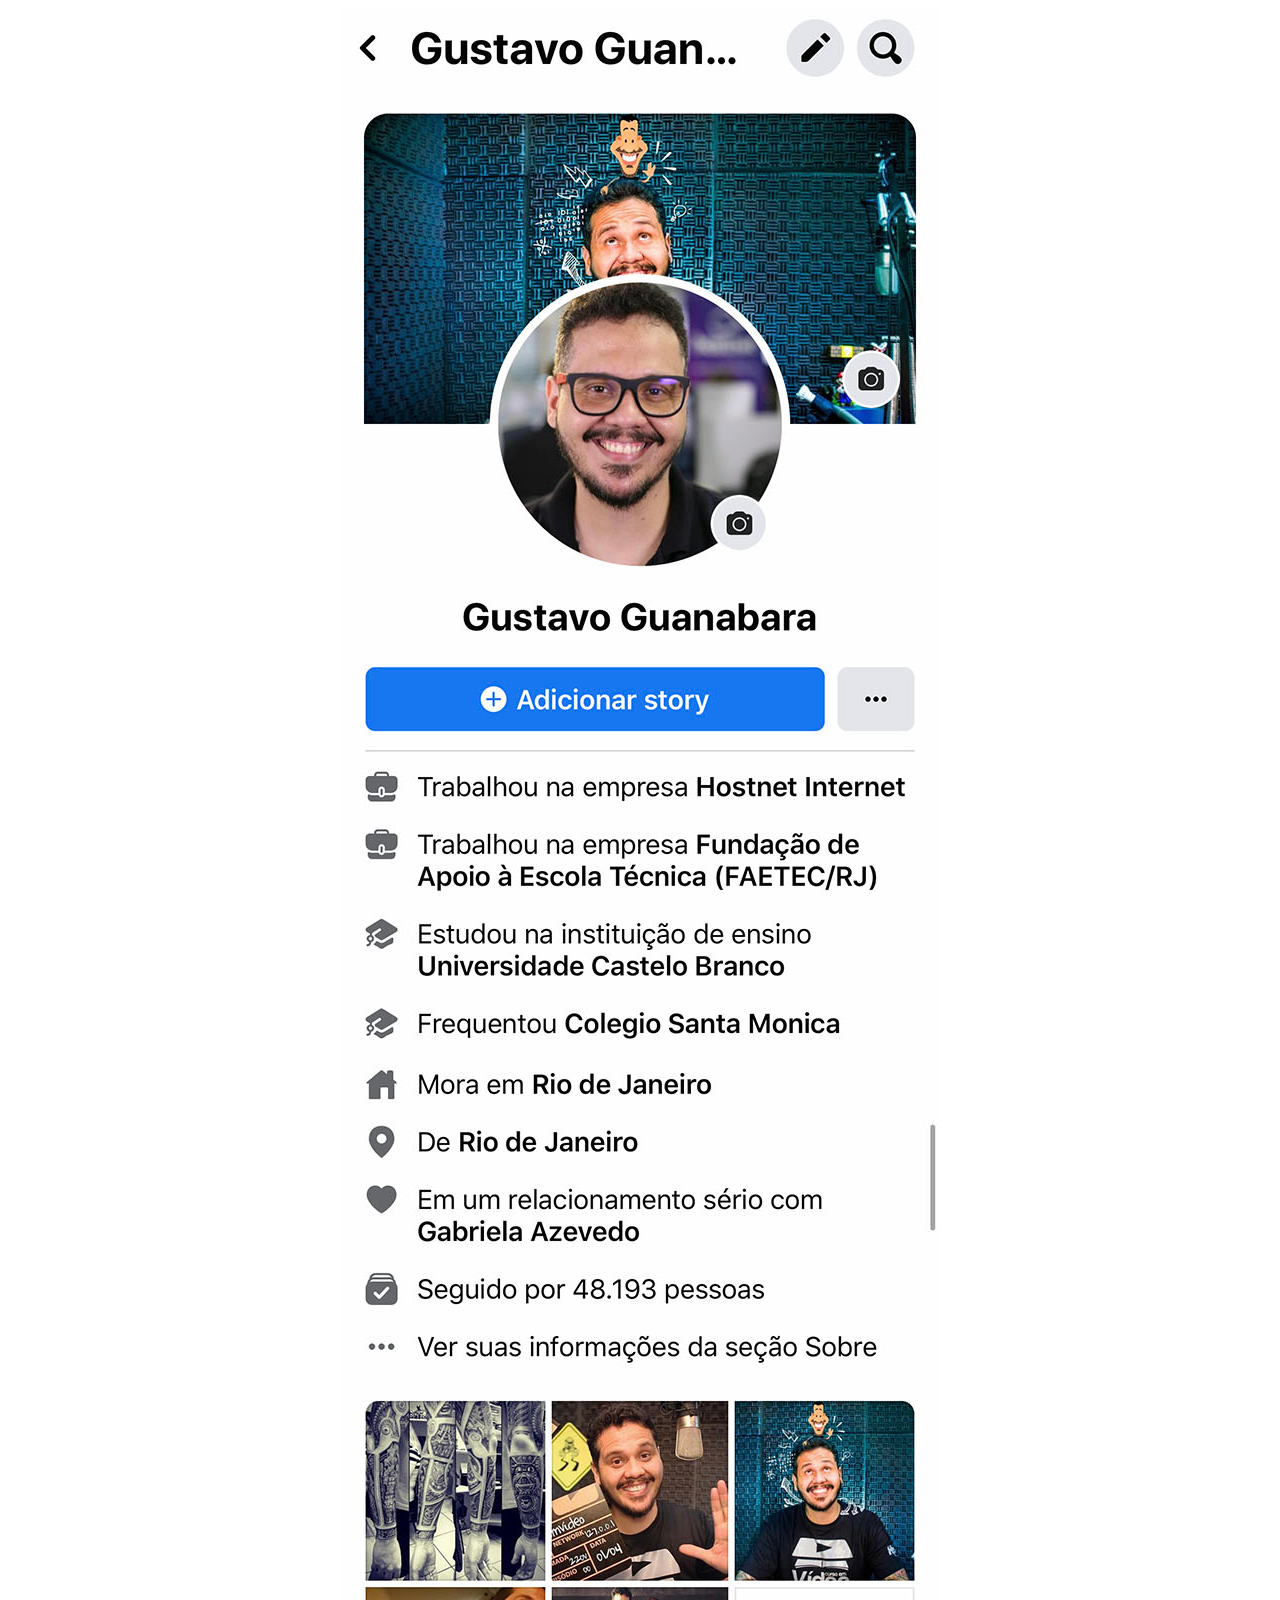
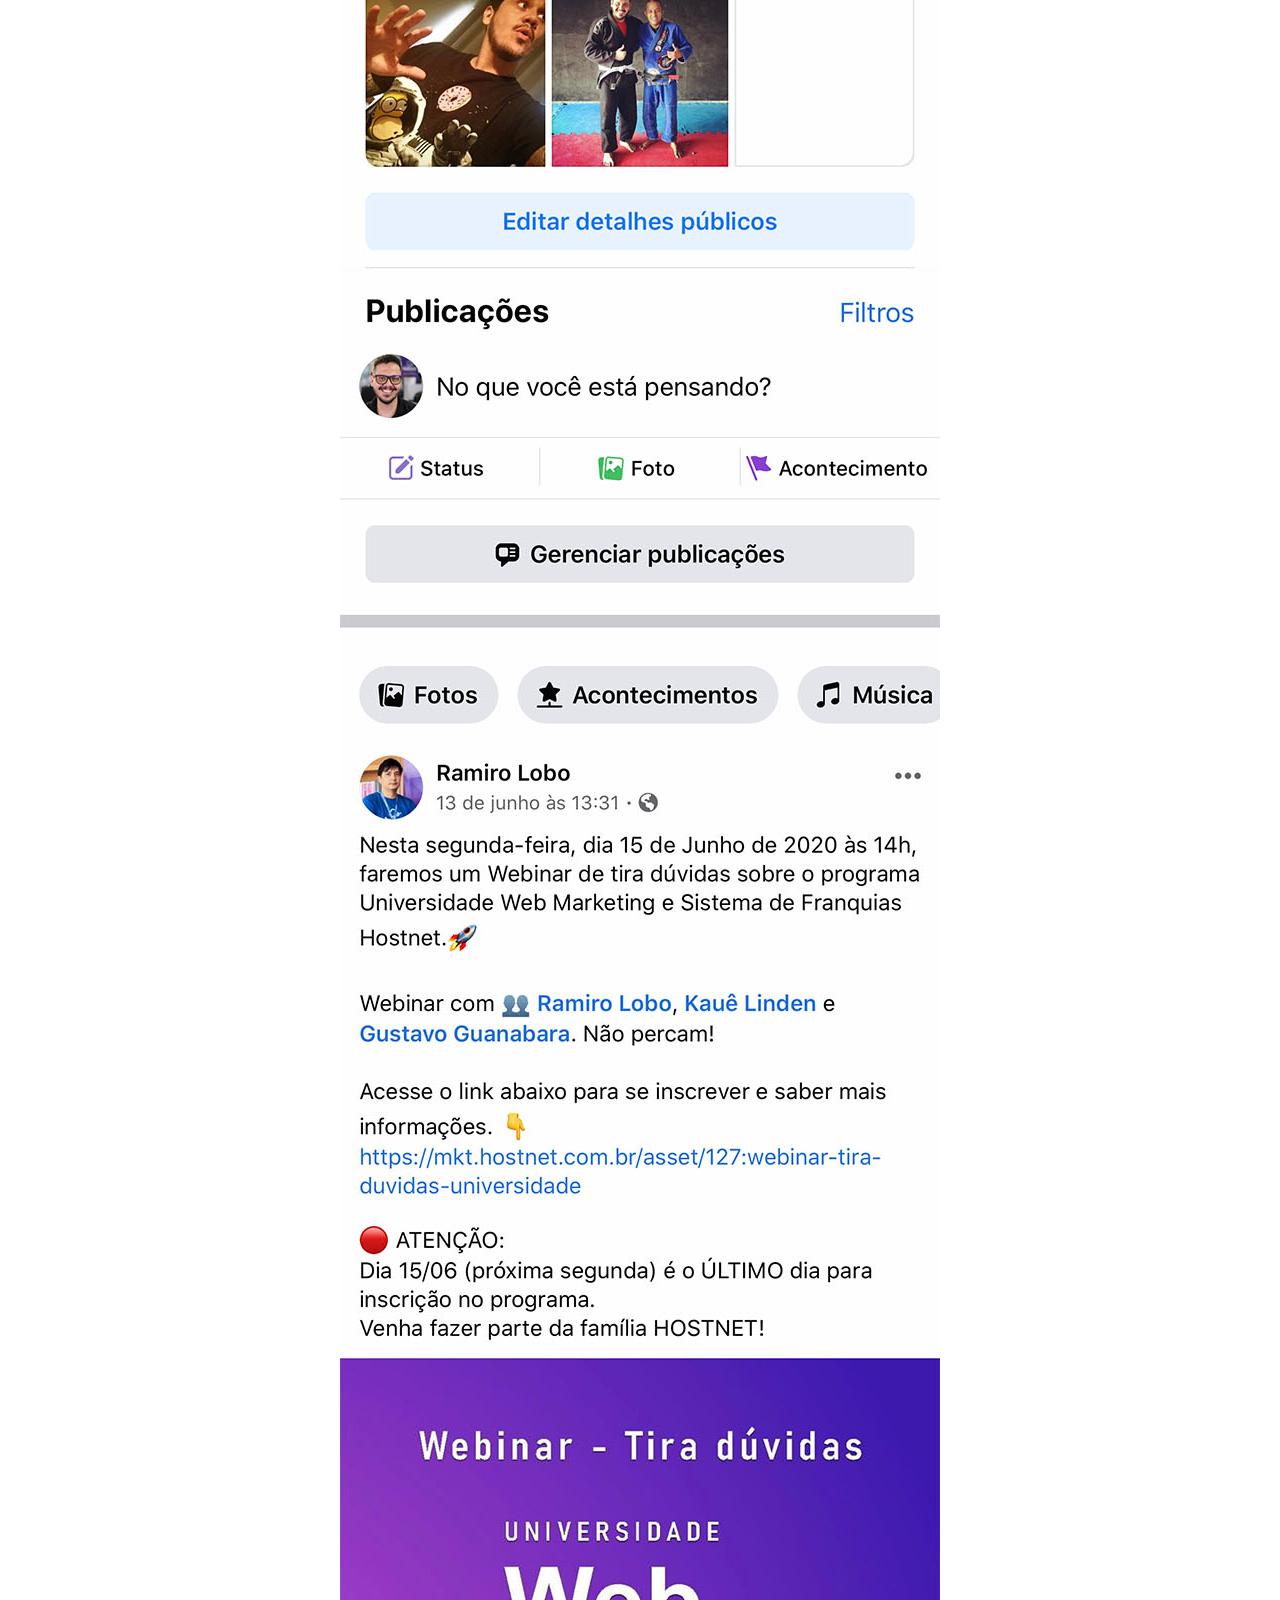
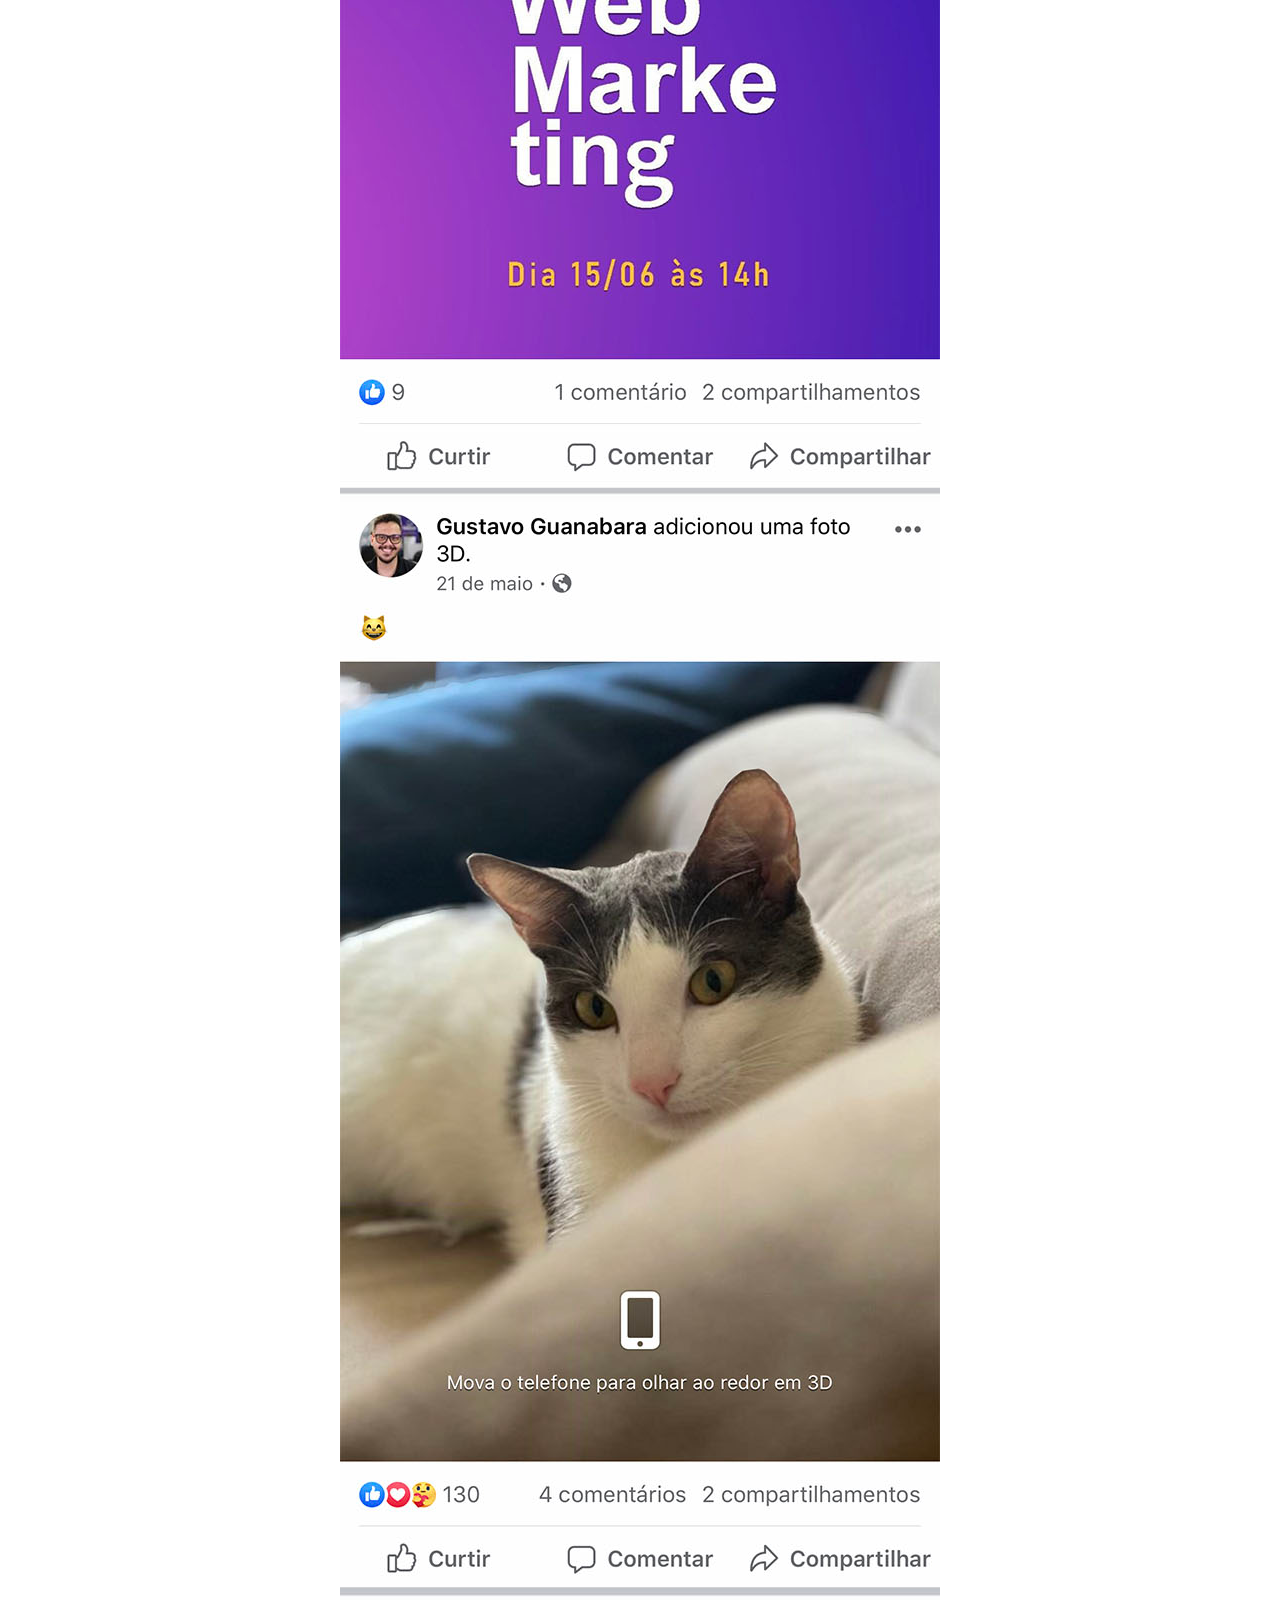
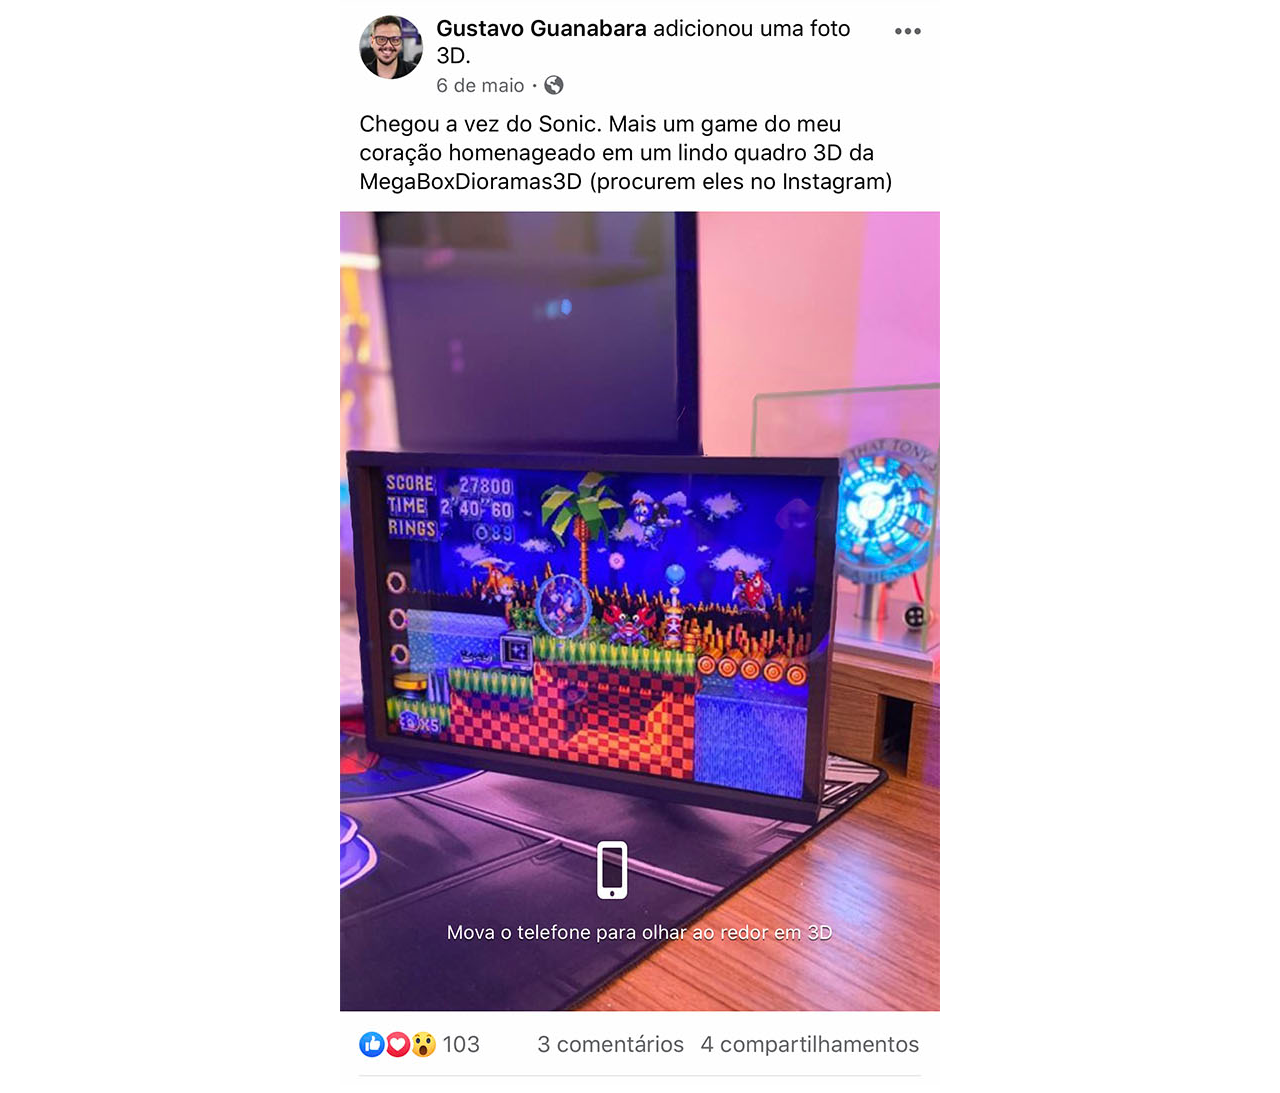
==== pages/facebook-page.html @ 39645897 "Arrumei umas coisas" ====
<!DOCTYPE html>
<html lang="pt-br">
<head>
    <meta charset="UTF-8">
    <meta http-equiv="X-UA-Compatible" content="IE=edge">
    <meta name="viewport" content="width=device-width, initial-scale=1.0">
    <title>Home page</title>
    <style>
        img{
            display: block;
            margin: auto;
        }
    </style>
</head>
<body>
    <img src="../imagens/tela-facebook.jpg" alt="">
</body>
</html>
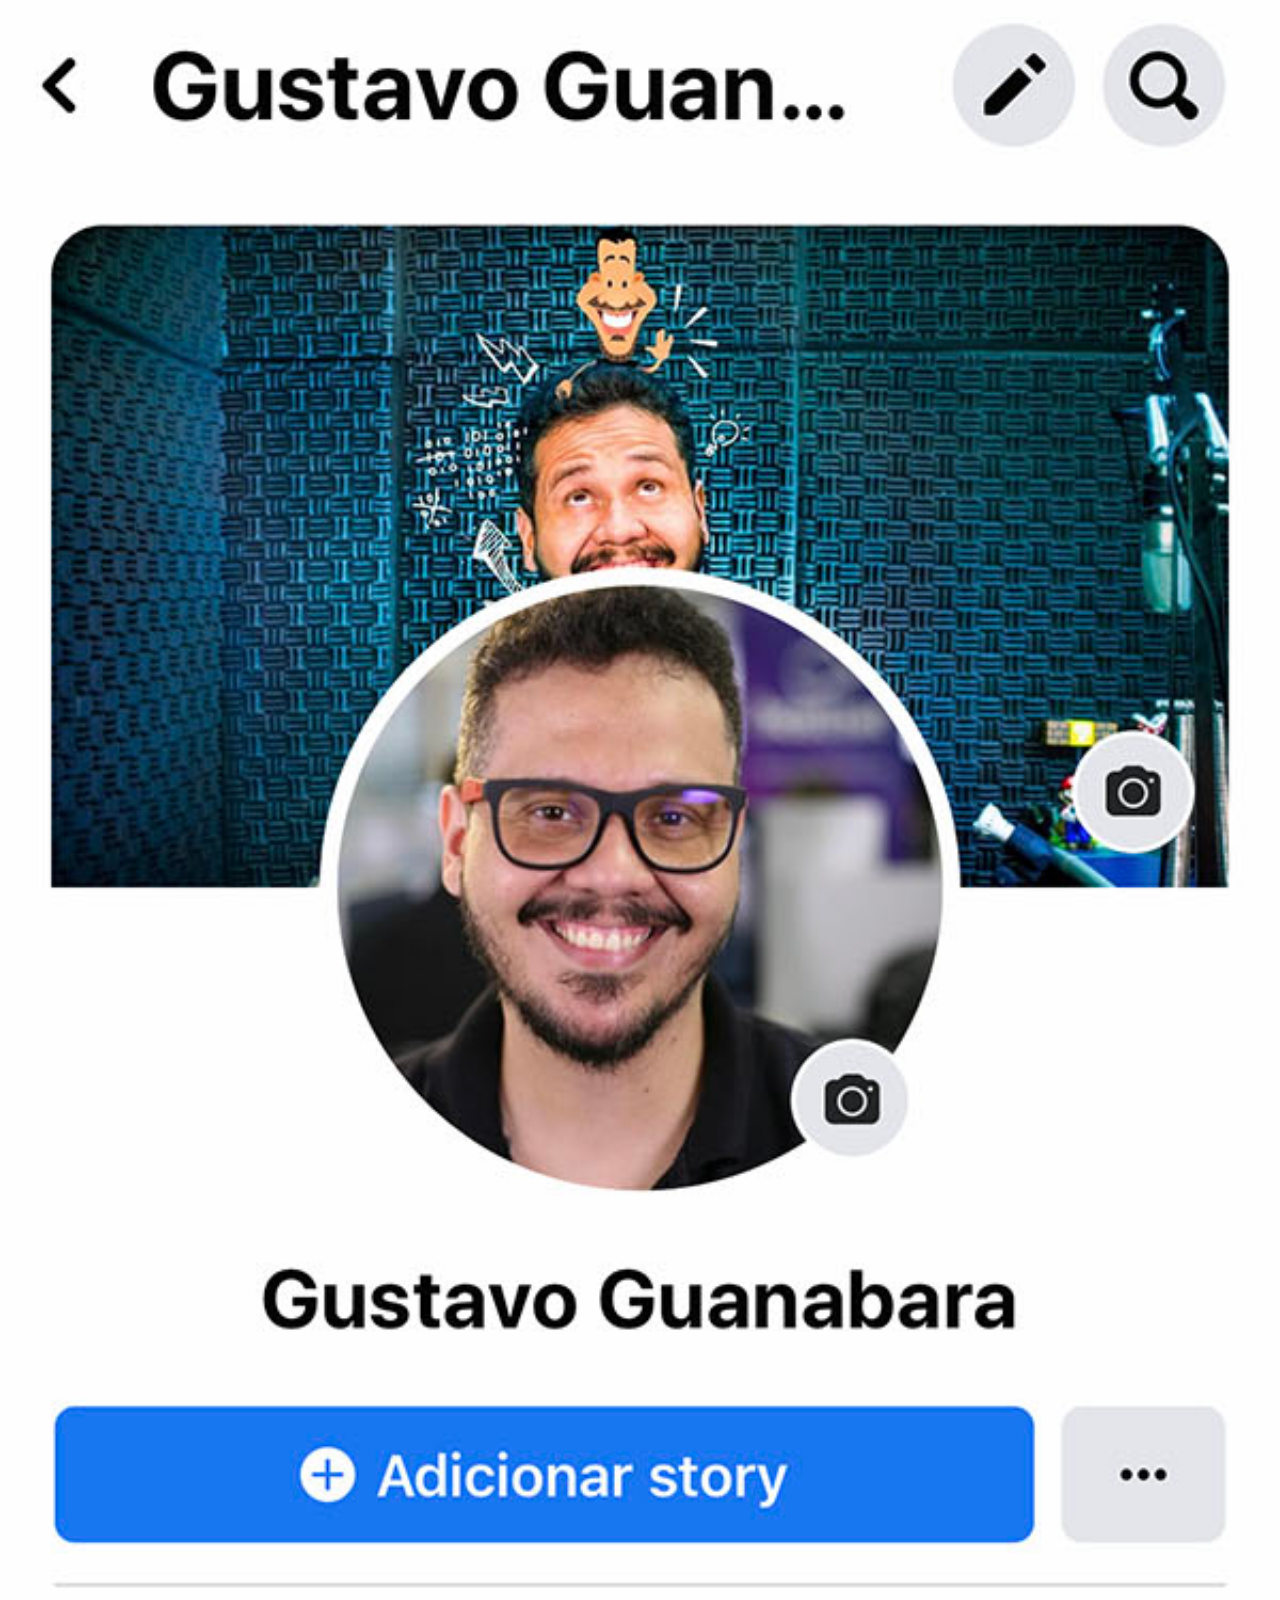
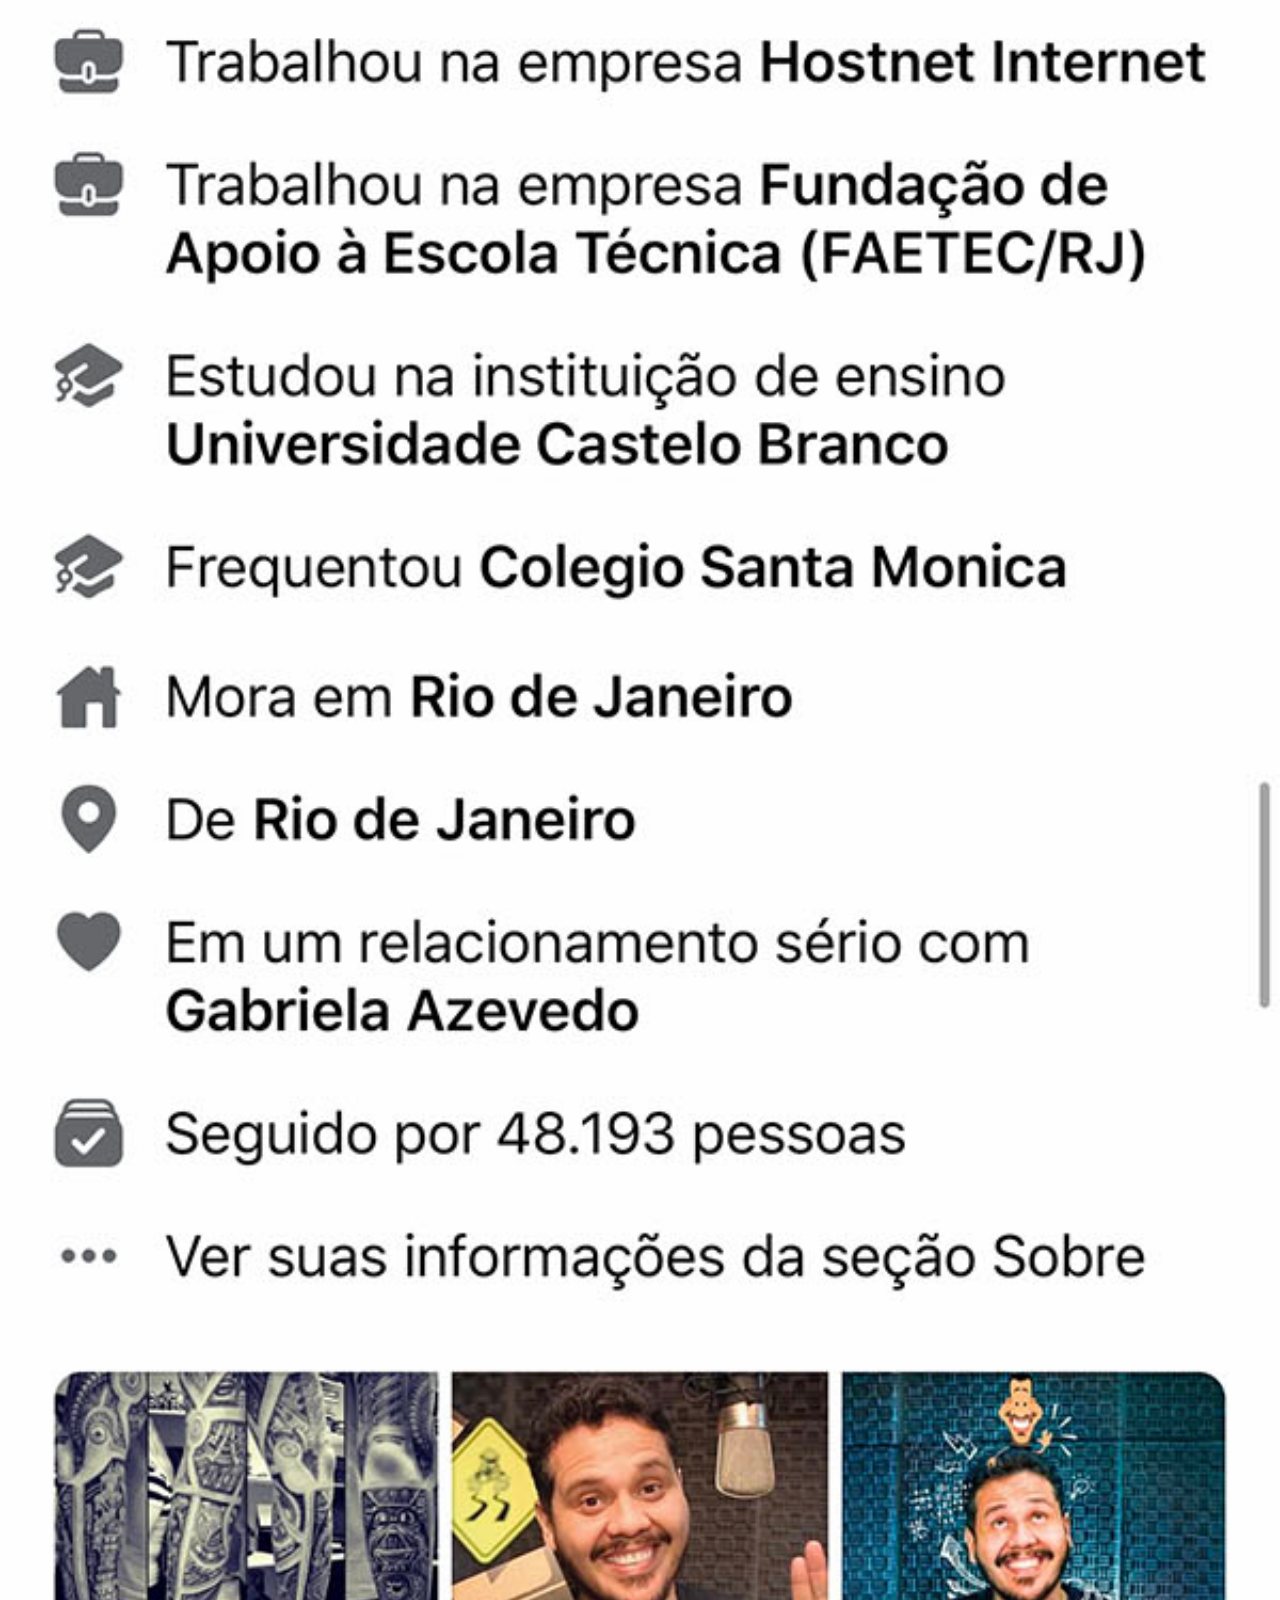
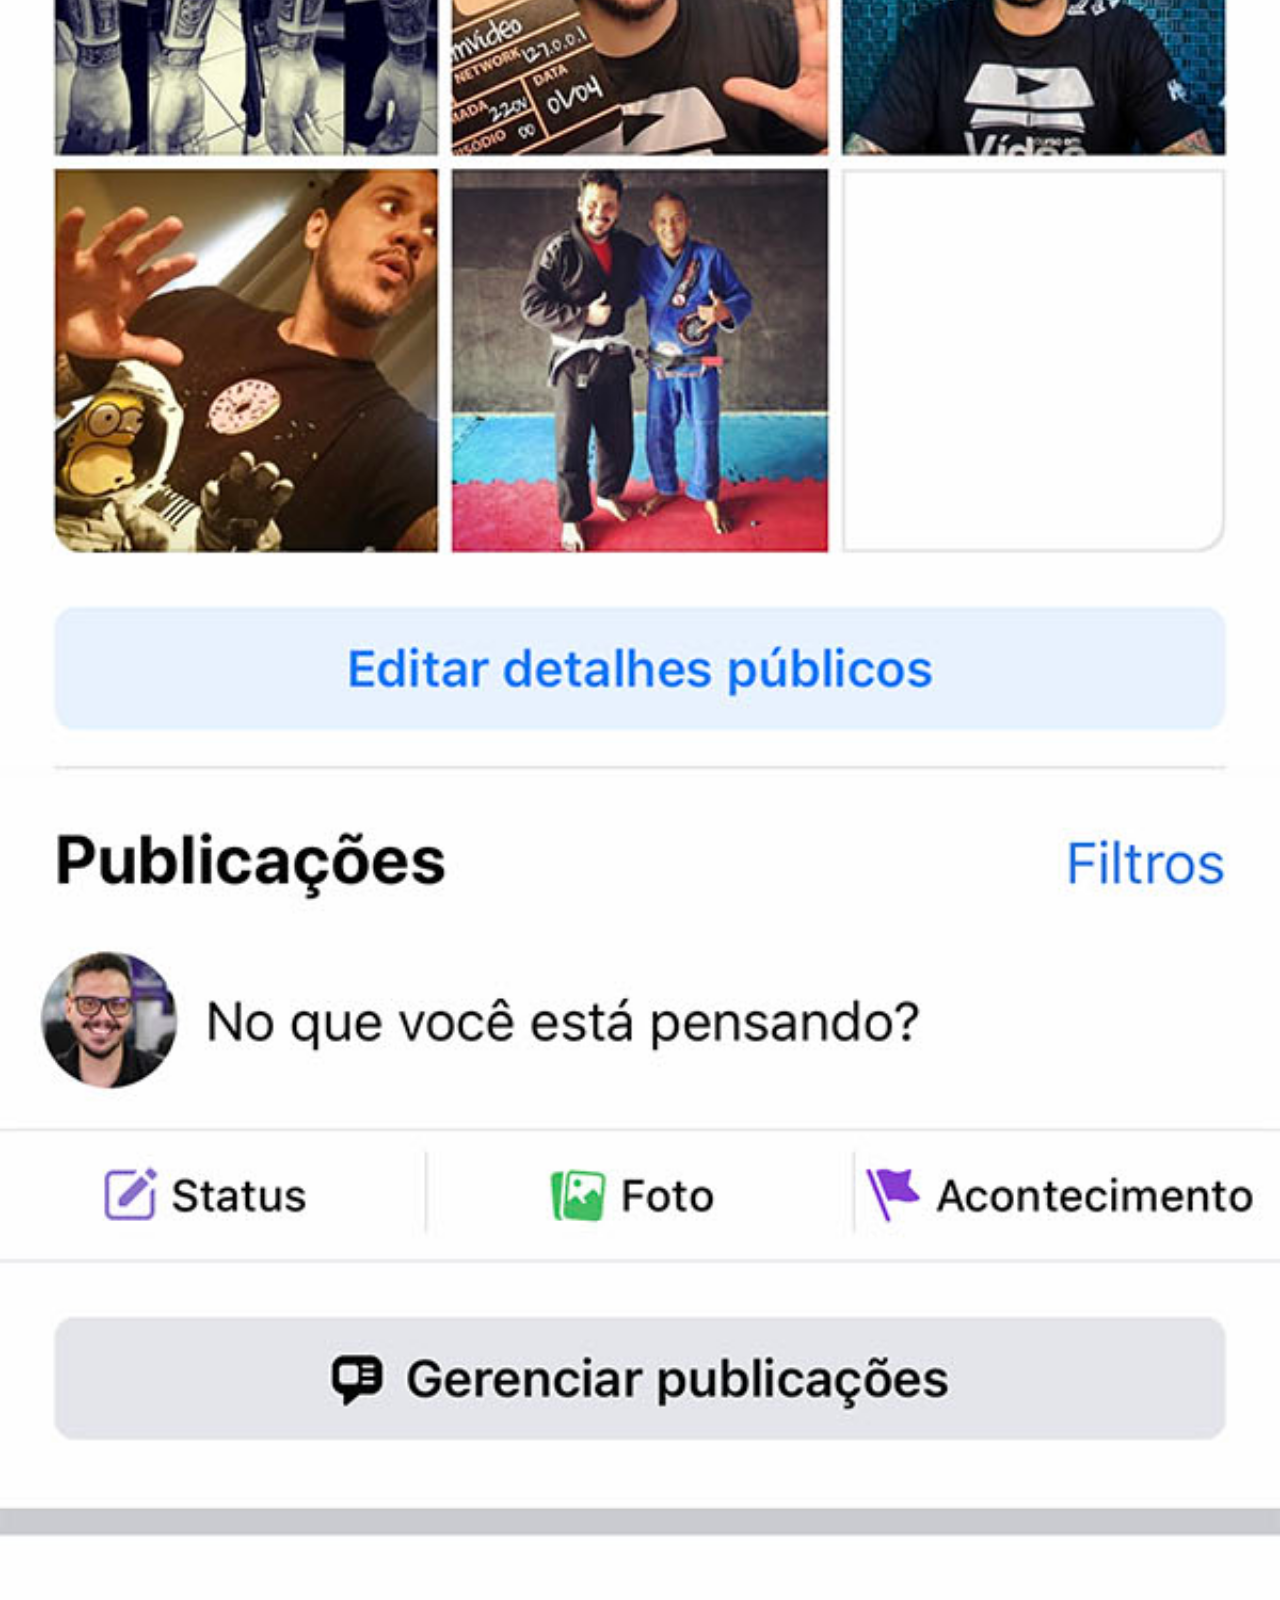
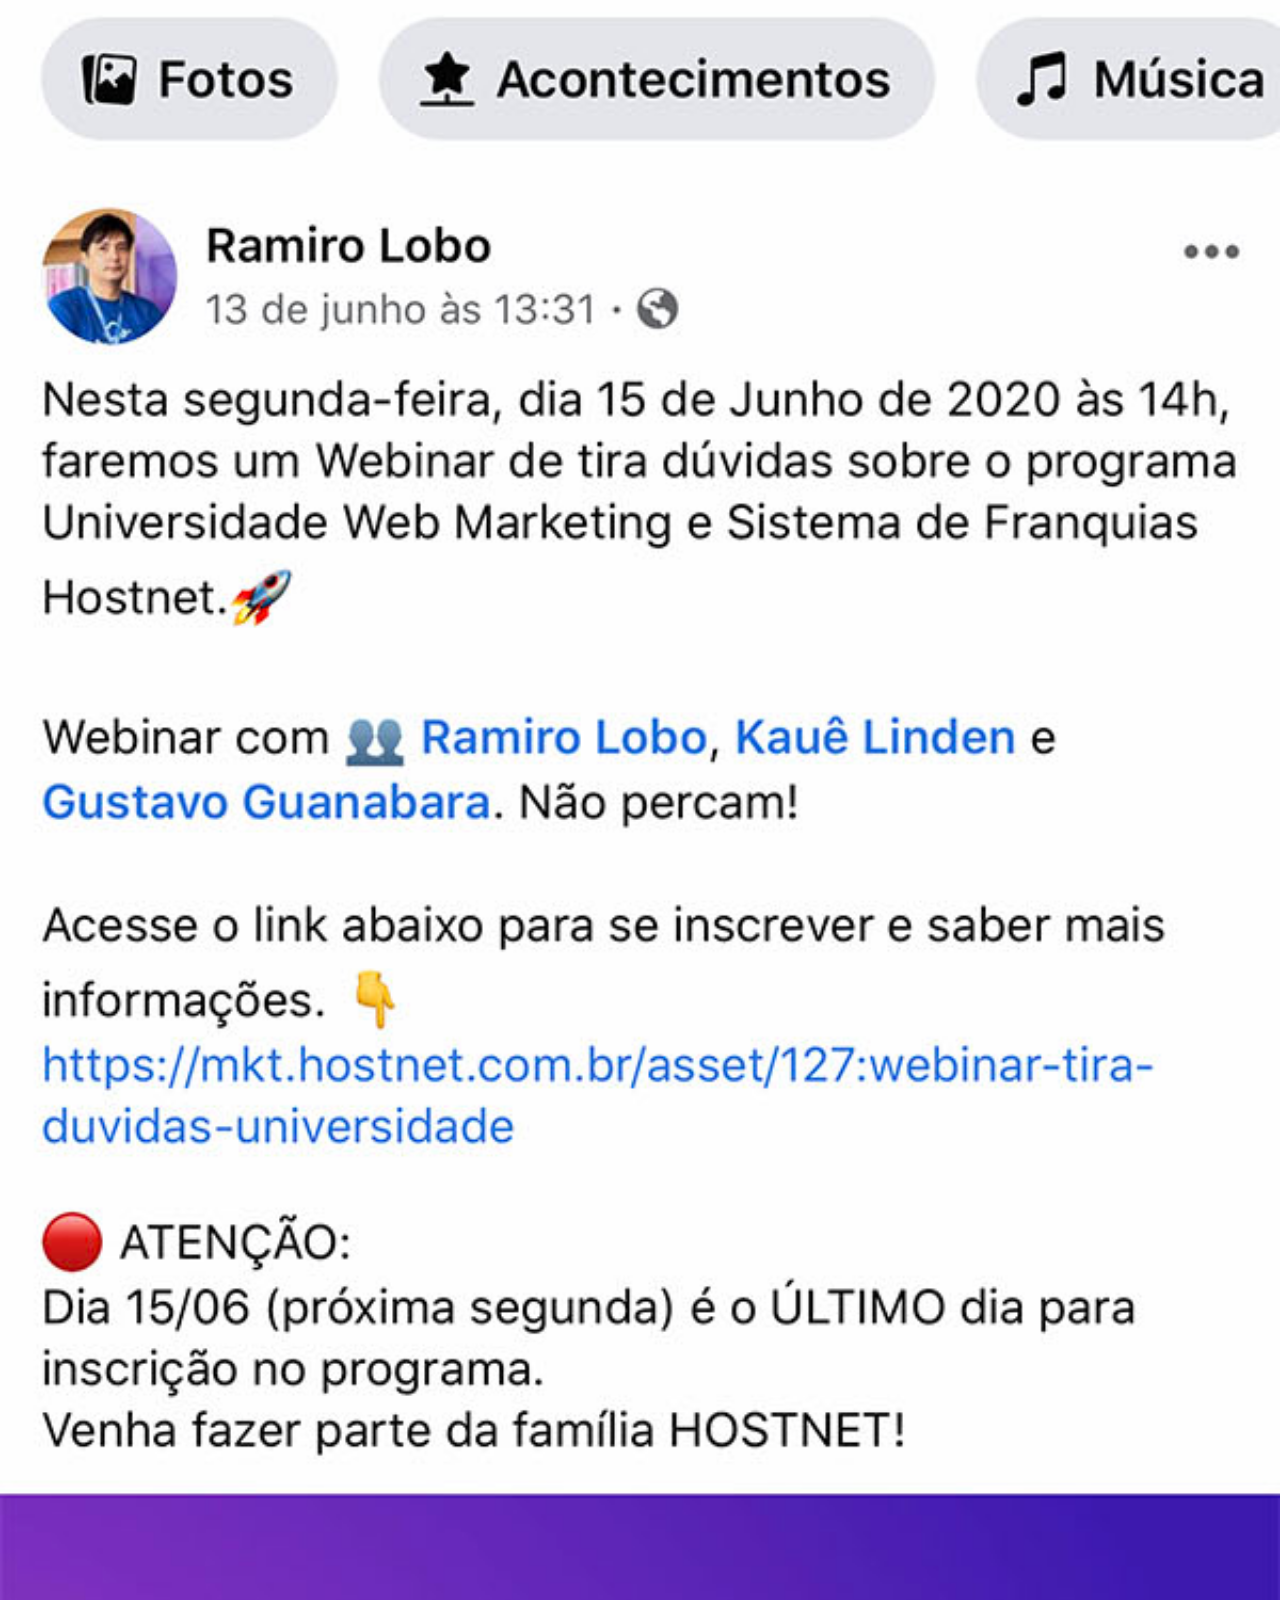
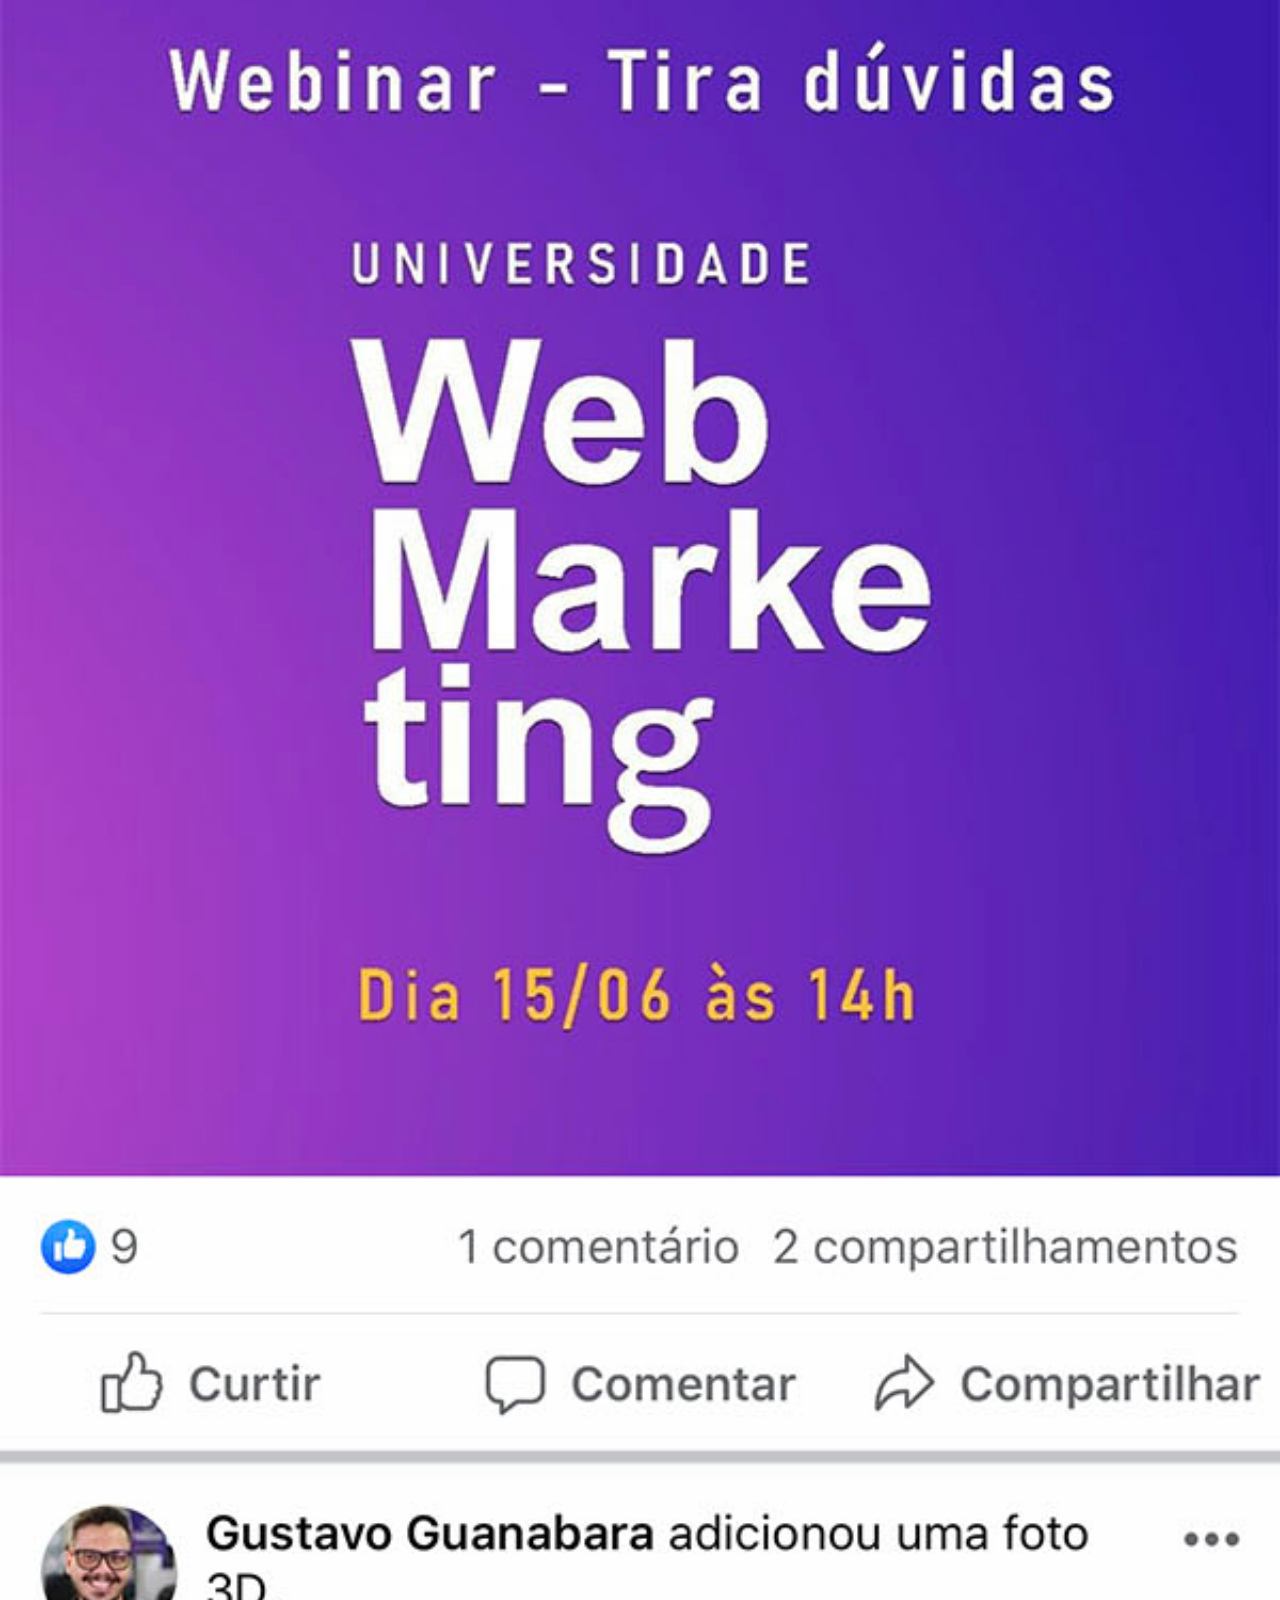
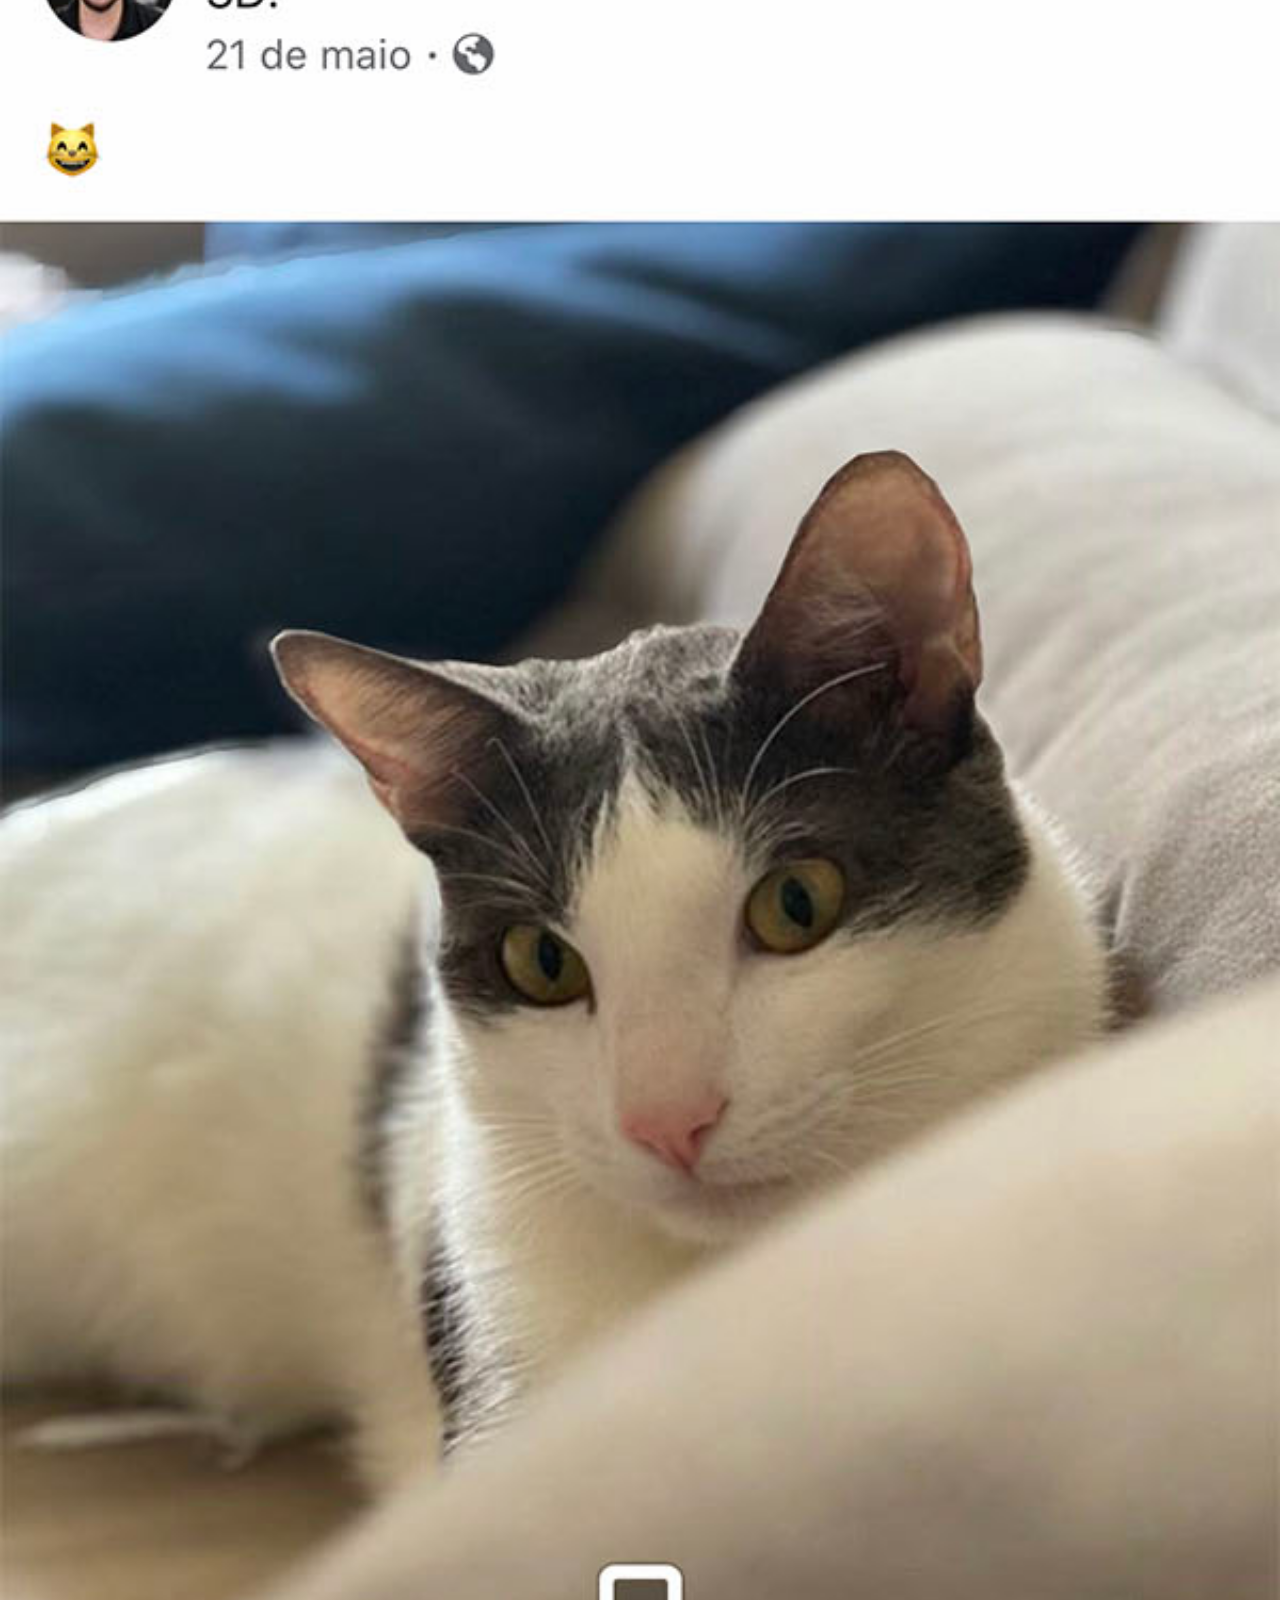
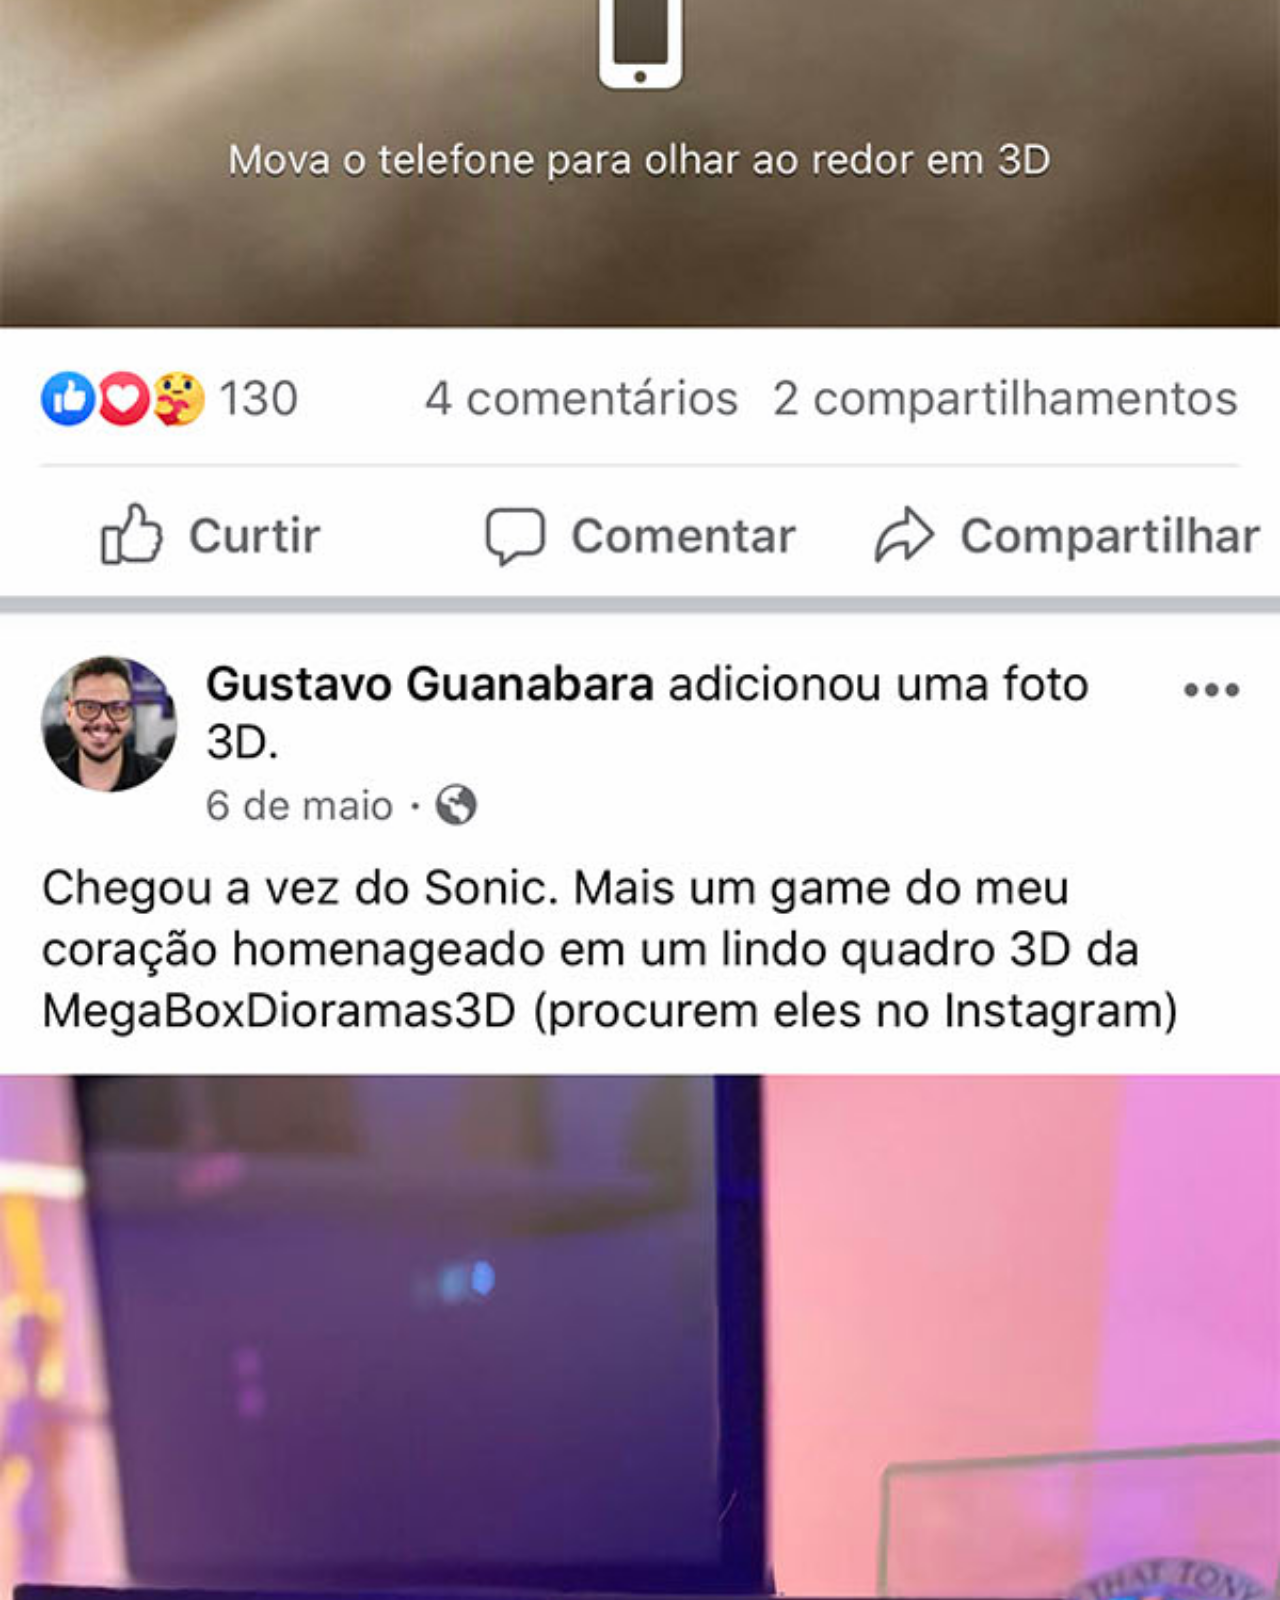
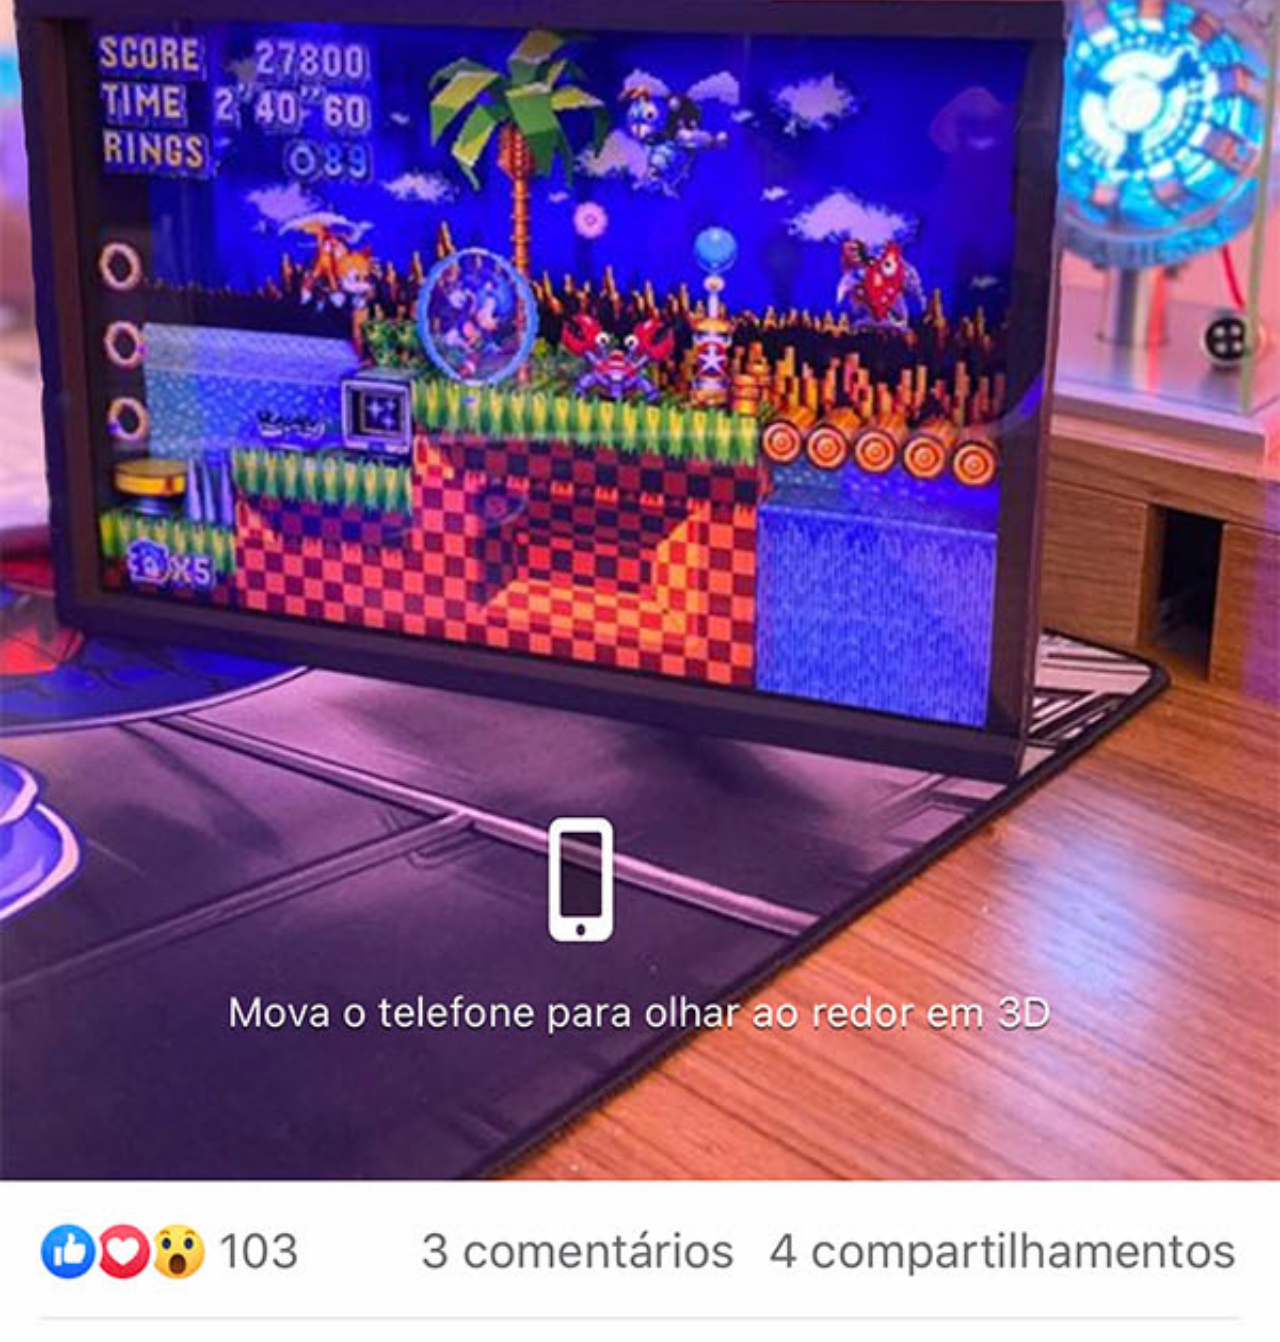
==== commit 650a070e: "Finalizado" ====
--- a/pages/facebook-page.html
+++ b/pages/facebook-page.html
@@ -6,13 +6,20 @@
     <meta name="viewport" content="width=device-width, initial-scale=1.0">
     <title>Home page</title>
     <style>
-        img{
-            display: block;
-            margin: auto;
-        }
+     *{
+         margin: 0px;
+         padding: 0px;
+      }
+      ::-webkit-scrollbar{
+         width: 0px;
+         height: 0px;
+      }
+      img{
+         width: 100vw;
+      }
     </style>
 </head>
 <body>
-    <img src="../imagens/tela-facebook.jpg" alt="">
+   <img src="../imagens/tela-facebook.jpg" alt="">
 </body>
 </html>